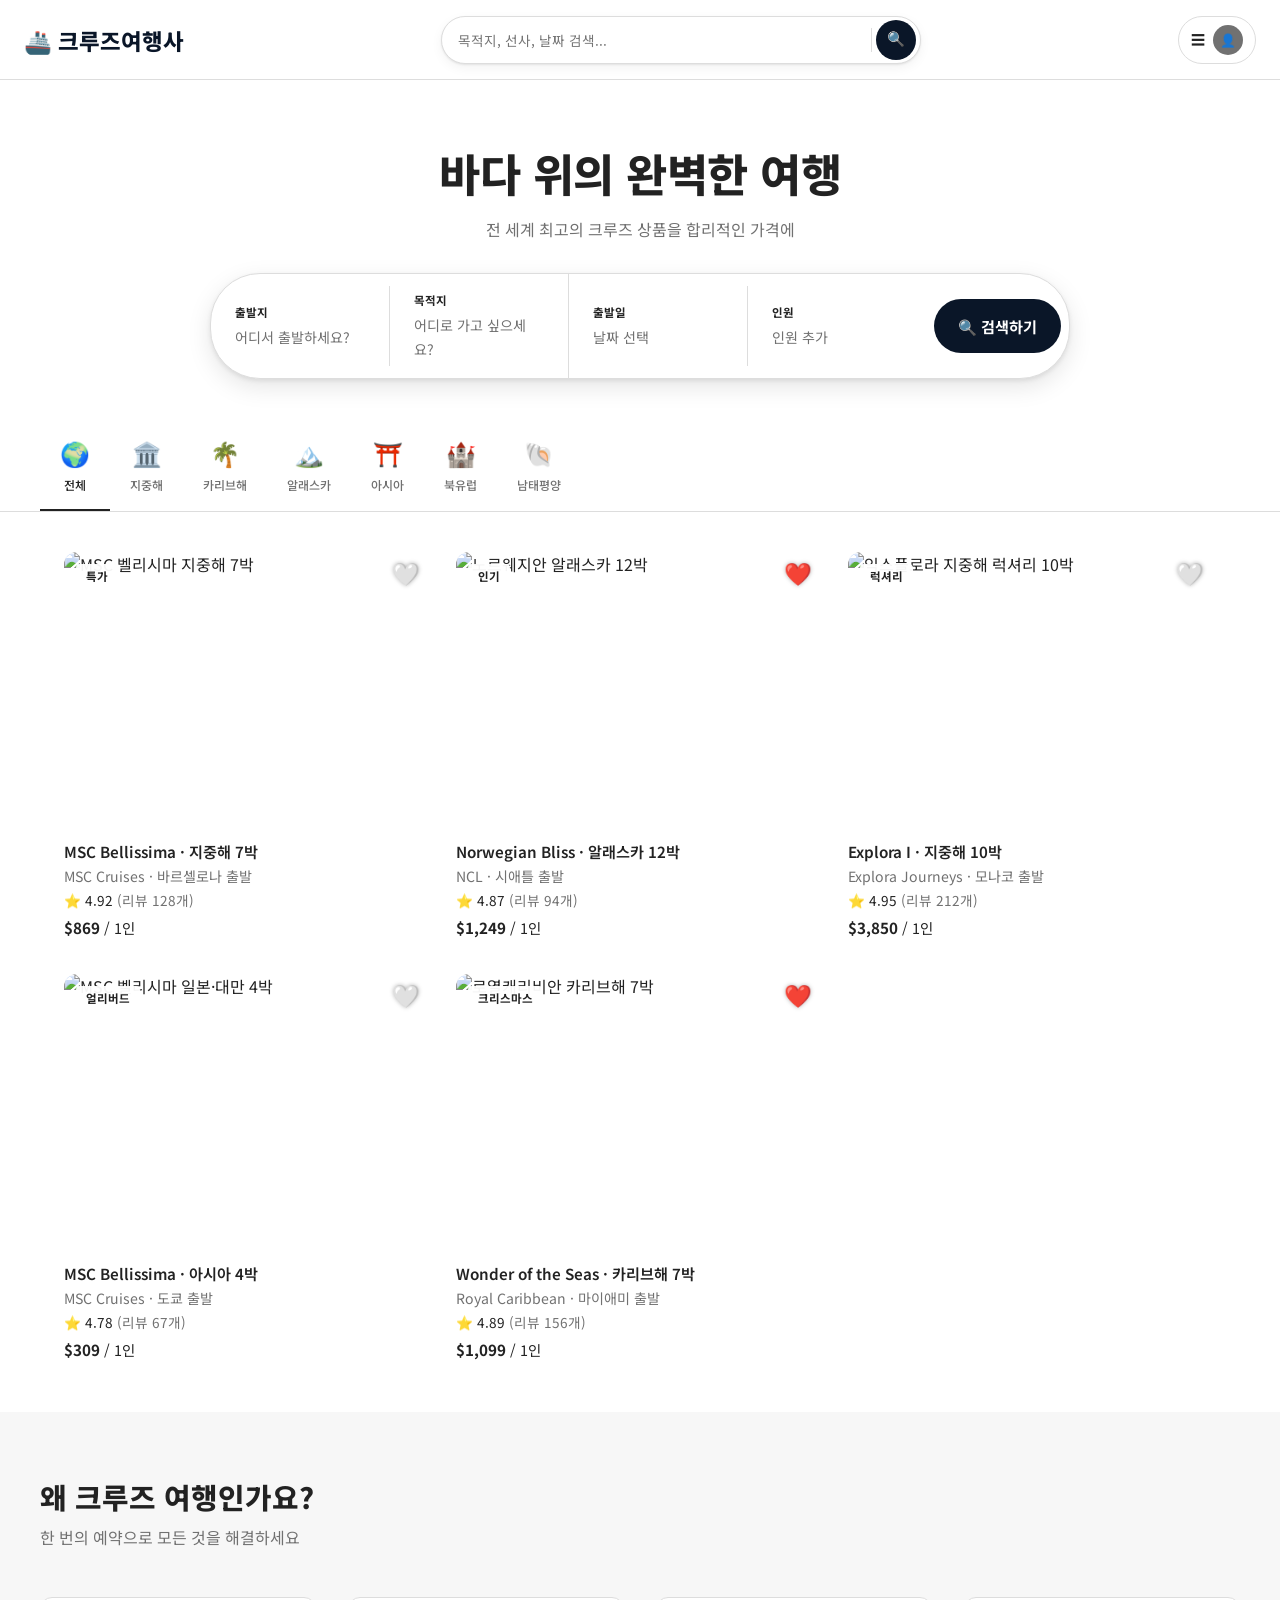
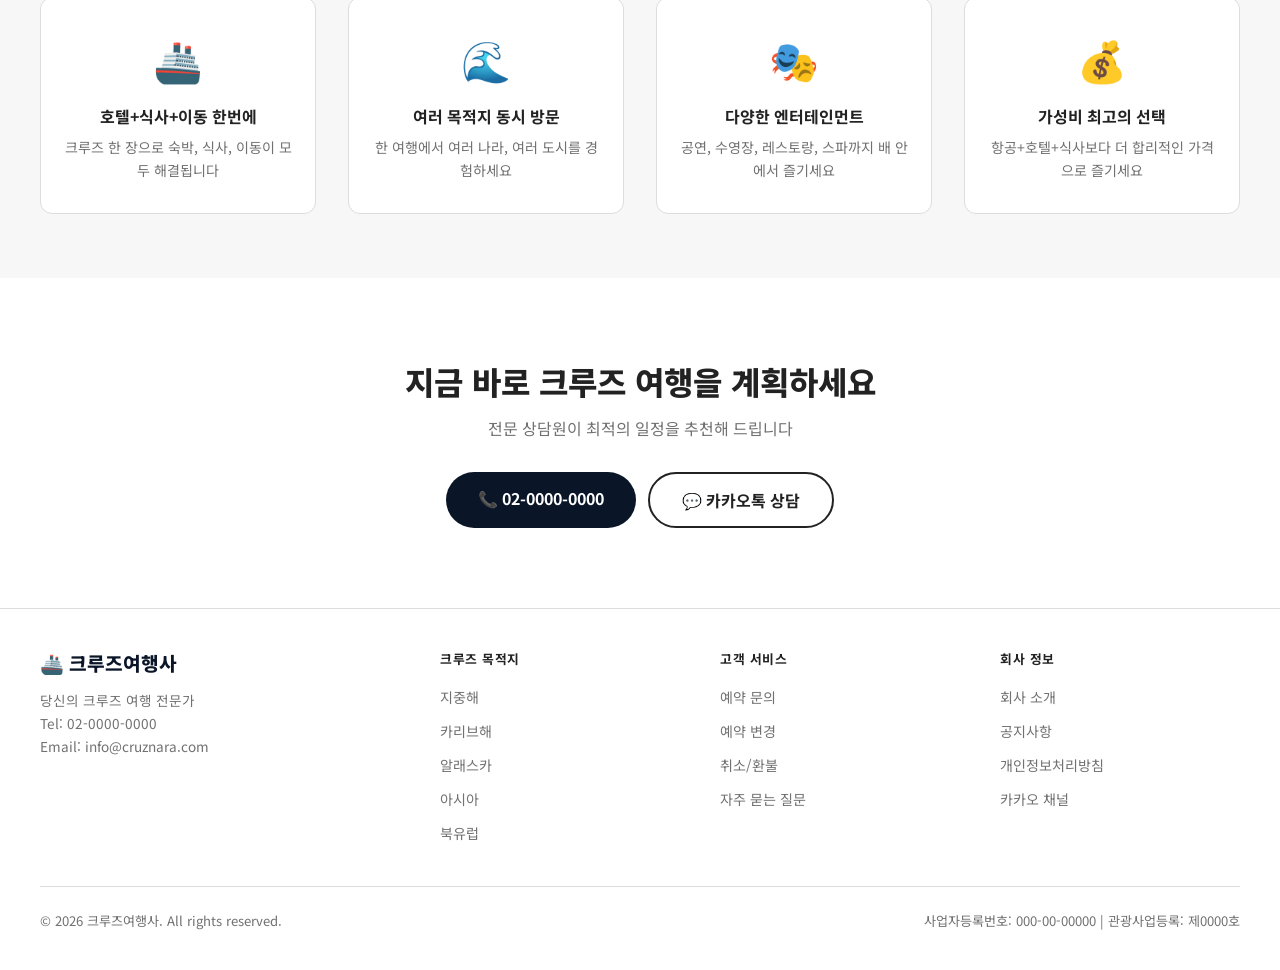
==== themes/airbnb/index.html @ f65e7623 "feat: 4개 신규 테마 추가 (airbnb/apple/editorial/neon) + 크루즈나라 텍스트 제거" ====
<!DOCTYPE html>
<html lang="ko">
<head>
  <meta charset="UTF-8">
  <meta name="viewport" content="width=device-width, initial-scale=1.0">
  <title>크루즈여행사 — Airbnb Style</title>
  <link rel="stylesheet" href="style.css">
</head>
<body>

<!-- HEADER -->
<header class="site-header">
  <a href="#" class="header-logo" id="header-logo">🚢 크루즈여행사</a>

  <div class="header-search">
    <input type="text" placeholder="목적지, 선사, 날짜 검색...">
    <div class="search-divider"></div>
    <button class="btn-search">🔍</button>
  </div>

  <div class="header-right">
    <div class="btn-menu">
      <span>☰</span>
      <div class="avatar">👤</div>
    </div>
  </div>
</header>

<!-- HERO -->
<section class="hero">
  <h1>바다 위의 완벽한 여행</h1>
  <p>전 세계 최고의 크루즈 상품을 합리적인 가격에</p>

  <div class="hero-search-box">
    <div class="search-field">
      <label>출발지</label>
      <span>어디서 출발하세요?</span>
    </div>
    <div class="search-field">
      <label>목적지</label>
      <span>어디로 가고 싶으세요?</span>
    </div>
    <div class="search-field">
      <label>출발일</label>
      <span>날짜 선택</span>
    </div>
    <div class="search-field">
      <label>인원</label>
      <span>인원 추가</span>
    </div>
    <button class="btn-hero-search">🔍 검색하기</button>
  </div>
</section>

<!-- CATEGORY FILTER -->
<div class="category-filter">
  <div class="filter-inner" id="filter-inner">
    <a href="#" class="filter-item active" data-dest="전체">
      <span class="fi-icon">🌍</span>전체
    </a>
    <a href="#" class="filter-item" data-dest="지중해">
      <span class="fi-icon">🏛️</span>지중해
    </a>
    <a href="#" class="filter-item" data-dest="카리브해">
      <span class="fi-icon">🌴</span>카리브해
    </a>
    <a href="#" class="filter-item" data-dest="알래스카">
      <span class="fi-icon">🏔️</span>알래스카
    </a>
    <a href="#" class="filter-item" data-dest="아시아">
      <span class="fi-icon">⛩️</span>아시아
    </a>
    <a href="#" class="filter-item" data-dest="북유럽">
      <span class="fi-icon">🏰</span>북유럽
    </a>
    <a href="#" class="filter-item" data-dest="남태평양">
      <span class="fi-icon">🐚</span>남태평양
    </a>
  </div>
</div>

<!-- PRODUCT GRID -->
<section class="section-products">
  <div class="cards-grid" id="cards-grid">
    <!-- JS로 렌더링 -->
  </div>
</section>

<!-- WHY CRUISE -->
<section class="why-section">
  <div class="why-inner">
    <h2>왜 크루즈 여행인가요?</h2>
    <p class="subtitle">한 번의 예약으로 모든 것을 해결하세요</p>
    <div class="why-grid">
      <div class="why-item">
        <div class="why-icon">🚢</div>
        <h3>호텔+식사+이동 한번에</h3>
        <p>크루즈 한 장으로 숙박, 식사, 이동이 모두 해결됩니다</p>
      </div>
      <div class="why-item">
        <div class="why-icon">🌊</div>
        <h3>여러 목적지 동시 방문</h3>
        <p>한 여행에서 여러 나라, 여러 도시를 경험하세요</p>
      </div>
      <div class="why-item">
        <div class="why-icon">🎭</div>
        <h3>다양한 엔터테인먼트</h3>
        <p>공연, 수영장, 레스토랑, 스파까지 배 안에서 즐기세요</p>
      </div>
      <div class="why-item">
        <div class="why-icon">💰</div>
        <h3>가성비 최고의 선택</h3>
        <p>항공+호텔+식사보다 더 합리적인 가격으로 즐기세요</p>
      </div>
    </div>
  </div>
</section>

<!-- CTA -->
<section class="cta-section">
  <h2>지금 바로 크루즈 여행을 계획하세요</h2>
  <p>전문 상담원이 최적의 일정을 추천해 드립니다</p>
  <div class="cta-buttons">
    <a href="#" class="btn-primary-ab" id="cta-phone">📞 전화 상담</a>
    <a href="#" class="btn-outline-ab" id="cta-kakao">💬 카카오톡 상담</a>
  </div>
</section>

<!-- FOOTER -->
<footer class="site-footer">
  <div class="footer-inner">
    <div class="footer-brand">
      <div class="logo" id="footer-logo">🚢 크루즈여행사</div>
      <p id="footer-info">당신의 크루즈 여행 전문가<br>크루즈 상품 전문 여행사</p>
    </div>
    <div class="footer-col">
      <h4>크루즈 목적지</h4>
      <ul>
        <li><a href="#">지중해</a></li>
        <li><a href="#">카리브해</a></li>
        <li><a href="#">알래스카</a></li>
        <li><a href="#">아시아</a></li>
        <li><a href="#">북유럽</a></li>
      </ul>
    </div>
    <div class="footer-col">
      <h4>고객 서비스</h4>
      <ul>
        <li><a href="#">예약 문의</a></li>
        <li><a href="#">예약 변경</a></li>
        <li><a href="#">취소/환불</a></li>
        <li><a href="#">자주 묻는 질문</a></li>
      </ul>
    </div>
    <div class="footer-col">
      <h4>회사 정보</h4>
      <ul>
        <li><a href="#">회사 소개</a></li>
        <li><a href="#">공지사항</a></li>
        <li><a href="#">개인정보처리방침</a></li>
        <li><a href="#" id="footer-kakao-link">카카오 채널</a></li>
      </ul>
    </div>
  </div>
  <div class="footer-bottom">
    <span id="footer-copyright">© 2026 크루즈여행사. All rights reserved.</span>
    <span>사업자등록번호: 000-00-00000 | 관광사업등록: 제0000호</span>
  </div>
</footer>

<!-- Scripts -->
<script src="../../agency-config.js"></script>
<script src="../../shared/cruise-data.js"></script>
<script>
  const A = window.AGENCY || {};
  const CRUISES = window.CRUISE_DATA || [];

  // Apply agency config
  function init() {
    const name = A.name || '크루즈여행사';
    document.title = name + ' — Airbnb Style';
    document.getElementById('header-logo').textContent = '🚢 ' + name;
    document.getElementById('footer-logo').textContent = '🚢 ' + name;
    document.getElementById('footer-copyright').textContent = '© ' + new Date().getFullYear() + ' ' + name + '. All rights reserved.';
    document.getElementById('footer-info').innerHTML = (A.tagline || '당신의 크루즈 여행 전문가') + '<br>Tel: ' + (A.phone || '') + '<br>Email: ' + (A.email || '');
    document.getElementById('cta-phone').href = 'tel:' + (A.phone || '');
    document.getElementById('cta-phone').textContent = '📞 ' + (A.phone || '전화 상담');
    document.getElementById('cta-kakao').href = A.kakao || '#';
    document.getElementById('footer-kakao-link').href = A.kakao || '#';

    // CSS vars
    if (A.primaryColor) document.documentElement.style.setProperty('--primary', A.primaryColor);
  }

  // Ratings mock data
  const ratings = [4.92, 4.87, 4.95, 4.78, 4.89];
  const reviews = [128, 94, 212, 67, 156];
  const wishlisted = [false, true, false, false, true];

  // Render cards
  function renderCards(filter = '전체') {
    const grid = document.getElementById('cards-grid');
    let items = CRUISES;
    if (filter !== '전체') {
      items = CRUISES.filter(c => c.destination === filter);
    }
    if (items.length === 0) {
      grid.innerHTML = '<p style="color:#717171;grid-column:1/-1;text-align:center;padding:40px 0;">해당 목적지 상품이 없습니다.</p>';
      return;
    }

    grid.innerHTML = items.map((c, i) => `
      <div class="cruise-card">
        <div class="card-image">
          <img src="${c.image}" alt="${c.title}" loading="lazy">
          <span class="card-badge-ab">${c.badge}</span>
          <button class="wishlist-btn" onclick="toggleWish(this)">${wishlisted[i] ? '❤️' : '🤍'}</button>
        </div>
        <div class="card-body">
          <div class="card-title-ab">${c.ship} · ${c.destination} ${c.nights}박</div>
          <div class="card-sub">${c.operator} · ${c.port} 출발</div>
          <div class="card-rating">
            <span class="star">⭐</span>
            <span>${ratings[i % ratings.length]}</span>
            <span class="count">(리뷰 ${reviews[i % reviews.length]}개)</span>
          </div>
          <div class="card-price-ab"><strong>$${c.price.toLocaleString()}</strong> / 1인</div>
        </div>
      </div>
    `).join('');
  }

  function toggleWish(btn) {
    btn.textContent = btn.textContent === '🤍' ? '❤️' : '🤍';
  }

  // Filter tabs
  document.getElementById('filter-inner').addEventListener('click', function(e) {
    const item = e.target.closest('.filter-item');
    if (!item) return;
    e.preventDefault();
    document.querySelectorAll('.filter-item').forEach(el => el.classList.remove('active'));
    item.classList.add('active');
    renderCards(item.dataset.dest);
  });

  init();
  renderCards();
</script>
</body>
</html>
---- themes/airbnb/style.css ----
/* ============================================================
   theme-airbnb — Airbnb Style Cruise Theme
   Color: #FF385C (Airbnb Pink-Red), #FFFFFF Background
   ============================================================ */

@import url('https://fonts.googleapis.com/css2?family=Noto+Sans+KR:wght@300;400;500;600;700;800&display=swap');

*, *::before, *::after { box-sizing: border-box; margin: 0; padding: 0; }

:root {
  --primary: #FF385C;
  --primary-hover: #E31C5F;
  --text-dark: #222222;
  --text-mid: #484848;
  --text-light: #717171;
  --border: #DDDDDD;
  --bg: #FFFFFF;
  --bg-gray: #F7F7F7;
  --shadow-card: 0 6px 16px rgba(0,0,0,0.12);
  --radius-card: 12px;
  --radius-pill: 50px;
}

body {
  font-family: 'Noto Sans KR', -apple-system, BlinkMacSystemFont, sans-serif;
  background: var(--bg);
  color: var(--text-dark);
  min-height: 100vh;
}

/* ── HEADER ─────────────────────────────────────────────── */
.site-header {
  position: fixed;
  top: 0; left: 0; right: 0;
  z-index: 100;
  background: #fff;
  border-bottom: 1px solid var(--border);
  padding: 0 24px;
  height: 80px;
  display: flex;
  align-items: center;
  justify-content: space-between;
  gap: 16px;
}

.header-logo {
  font-size: 1.4rem;
  font-weight: 800;
  color: var(--primary);
  text-decoration: none;
  white-space: nowrap;
  flex-shrink: 0;
}

.header-search {
  flex: 1;
  max-width: 480px;
  display: flex;
  align-items: center;
  border: 1px solid var(--border);
  border-radius: var(--radius-pill);
  background: #fff;
  box-shadow: 0 1px 2px rgba(0,0,0,0.08), 0 4px 12px rgba(0,0,0,0.05);
  overflow: hidden;
  height: 48px;
}

.header-search input {
  flex: 1;
  border: none;
  outline: none;
  padding: 0 16px;
  font-size: 0.85rem;
  font-family: inherit;
  color: var(--text-dark);
  background: transparent;
}

.header-search .search-divider {
  width: 1px;
  height: 24px;
  background: var(--border);
  flex-shrink: 0;
}

.header-search .btn-search {
  width: 40px;
  height: 40px;
  margin: 4px;
  background: var(--primary);
  color: white;
  border: none;
  border-radius: 50%;
  cursor: pointer;
  display: flex;
  align-items: center;
  justify-content: center;
  font-size: 0.9rem;
  flex-shrink: 0;
  transition: background 0.2s;
}

.header-search .btn-search:hover { background: var(--primary-hover); }

.header-right {
  display: flex;
  align-items: center;
  gap: 8px;
  flex-shrink: 0;
}

.btn-menu {
  display: flex;
  align-items: center;
  gap: 8px;
  border: 1px solid var(--border);
  border-radius: var(--radius-pill);
  padding: 8px 12px;
  background: #fff;
  cursor: pointer;
  font-family: inherit;
  font-size: 0.88rem;
  font-weight: 500;
  color: var(--text-dark);
  transition: box-shadow 0.2s;
}
.btn-menu:hover { box-shadow: 0 2px 8px rgba(0,0,0,0.18); }
.avatar {
  width: 30px; height: 30px;
  border-radius: 50%;
  background: #717171;
  color: white;
  display: flex; align-items: center; justify-content: center;
  font-size: 0.8rem;
}

/* ── HERO (Search Focus) ───────────────────────────────── */
.hero {
  margin-top: 80px;
  padding: 60px 24px 40px;
  text-align: center;
  background: #fff;
}

.hero h1 {
  font-size: clamp(2rem, 4vw, 2.8rem);
  font-weight: 800;
  color: var(--text-dark);
  margin-bottom: 12px;
  letter-spacing: -0.5px;
}

.hero p {
  font-size: 1rem;
  color: var(--text-light);
  margin-bottom: 32px;
}

.hero-search-box {
  display: flex;
  align-items: center;
  border: 1px solid var(--border);
  border-radius: var(--radius-pill);
  background: #fff;
  box-shadow: 0 2px 4px rgba(0,0,0,0.08), 0 8px 24px rgba(0,0,0,0.1);
  max-width: 860px;
  margin: 0 auto;
  overflow: visible;
  position: relative;
}

.search-field {
  flex: 1;
  padding: 18px 24px;
  cursor: pointer;
  border-right: 1px solid var(--border);
  text-align: left;
}
.search-field:last-of-type { border-right: none; }
.search-field label {
  display: block;
  font-size: 0.72rem;
  font-weight: 700;
  color: var(--text-dark);
  margin-bottom: 4px;
  cursor: pointer;
}
.search-field span {
  font-size: 0.88rem;
  color: var(--text-light);
}

.btn-hero-search {
  margin: 8px;
  padding: 16px 24px;
  background: var(--primary);
  color: white;
  border: none;
  border-radius: var(--radius-pill);
  font-size: 0.95rem;
  font-weight: 700;
  cursor: pointer;
  display: flex;
  align-items: center;
  gap: 8px;
  white-space: nowrap;
  transition: background 0.2s, transform 0.1s;
  font-family: inherit;
}
.btn-hero-search:hover { background: var(--primary-hover); transform: scale(1.02); }

/* ── CATEGORY FILTER ───────────────────────────────────── */
.category-filter {
  border-bottom: 1px solid var(--border);
  padding: 0 24px;
  overflow-x: auto;
  scrollbar-width: none;
}
.category-filter::-webkit-scrollbar { display: none; }

.filter-inner {
  display: flex;
  gap: 0;
  max-width: 1200px;
  margin: 0 auto;
}

.filter-item {
  display: flex;
  flex-direction: column;
  align-items: center;
  gap: 6px;
  padding: 16px 20px;
  cursor: pointer;
  border-bottom: 2px solid transparent;
  color: var(--text-light);
  font-size: 0.75rem;
  white-space: nowrap;
  transition: all 0.2s;
  text-decoration: none;
  font-weight: 500;
}
.filter-item .fi-icon { font-size: 1.5rem; }
.filter-item:hover { color: var(--text-dark); border-bottom-color: var(--text-dark); }
.filter-item.active { color: var(--text-dark); border-bottom-color: var(--text-dark); }

/* ── PRODUCT GRID ──────────────────────────────────────── */
.section-products {
  padding: 40px 24px;
  max-width: 1200px;
  margin: 0 auto;
}

.cards-grid {
  display: grid;
  grid-template-columns: repeat(auto-fill, minmax(280px, 1fr));
  gap: 24px;
}

/* Airbnb-style card */
.cruise-card {
  cursor: pointer;
  border-radius: var(--radius-card);
  overflow: hidden;
  transition: transform 0.2s;
  background: #fff;
}
.cruise-card:hover { transform: scale(1.01); }

.card-image {
  position: relative;
  aspect-ratio: 4/3;
  overflow: hidden;
  border-radius: var(--radius-card);
}
.card-image img {
  width: 100%; height: 100%;
  object-fit: cover;
  transition: transform 0.4s ease;
}
.cruise-card:hover .card-image img { transform: scale(1.05); }

.wishlist-btn {
  position: absolute;
  top: 12px; right: 12px;
  background: transparent;
  border: none;
  cursor: pointer;
  font-size: 1.4rem;
  line-height: 1;
  filter: drop-shadow(0 0 2px rgba(0,0,0,0.3));
  transition: transform 0.2s;
}
.wishlist-btn:hover { transform: scale(1.15); }

.card-badge-ab {
  position: absolute;
  top: 12px; left: 12px;
  background: rgba(255,255,255,0.95);
  color: var(--text-dark);
  font-size: 0.72rem;
  font-weight: 700;
  padding: 4px 10px;
  border-radius: 4px;
}

.card-body {
  padding: 12px 0;
}

.card-title-ab {
  font-size: 0.95rem;
  font-weight: 600;
  color: var(--text-dark);
  margin-bottom: 4px;
}

.card-sub {
  font-size: 0.88rem;
  color: var(--text-light);
  margin-bottom: 4px;
}

.card-rating {
  display: flex;
  align-items: center;
  gap: 4px;
  font-size: 0.85rem;
  color: var(--text-dark);
  margin-bottom: 6px;
}
.card-rating .star { color: var(--text-dark); }
.card-rating .count { color: var(--text-light); }

.card-price-ab {
  font-size: 0.9rem;
  color: var(--text-dark);
}
.card-price-ab strong {
  font-weight: 700;
  font-size: 0.95rem;
}

/* ── WHY CRUISE ────────────────────────────────────────── */
.why-section {
  background: var(--bg-gray);
  padding: 64px 24px;
}

.why-inner {
  max-width: 1200px;
  margin: 0 auto;
}

.why-section h2 {
  font-size: 1.8rem;
  font-weight: 800;
  margin-bottom: 8px;
}
.why-section .subtitle {
  color: var(--text-light);
  margin-bottom: 48px;
  font-size: 1rem;
}

.why-grid {
  display: grid;
  grid-template-columns: repeat(auto-fit, minmax(220px, 1fr));
  gap: 32px;
}

.why-item {
  text-align: center;
  padding: 32px 20px;
  background: #fff;
  border-radius: var(--radius-card);
  border: 1px solid var(--border);
}

.why-icon {
  font-size: 2.5rem;
  margin-bottom: 16px;
}

.why-item h3 {
  font-size: 1rem;
  font-weight: 700;
  margin-bottom: 8px;
}

.why-item p {
  font-size: 0.88rem;
  color: var(--text-light);
  line-height: 1.6;
}

/* ── CTA ────────────────────────────────────────────────── */
.cta-section {
  padding: 80px 24px;
  text-align: center;
}

.cta-section h2 {
  font-size: 2rem;
  font-weight: 800;
  margin-bottom: 12px;
}

.cta-section p {
  color: var(--text-light);
  margin-bottom: 32px;
  font-size: 1rem;
}

.cta-buttons {
  display: flex;
  gap: 12px;
  justify-content: center;
  flex-wrap: wrap;
}

.btn-primary-ab {
  padding: 14px 32px;
  background: var(--primary);
  color: white;
  border: none;
  border-radius: var(--radius-pill);
  font-size: 1rem;
  font-weight: 700;
  cursor: pointer;
  font-family: inherit;
  transition: background 0.2s;
  text-decoration: none;
  display: inline-block;
}
.btn-primary-ab:hover { background: var(--primary-hover); }

.btn-outline-ab {
  padding: 14px 32px;
  background: transparent;
  color: var(--text-dark);
  border: 2px solid var(--text-dark);
  border-radius: var(--radius-pill);
  font-size: 1rem;
  font-weight: 700;
  cursor: pointer;
  font-family: inherit;
  transition: all 0.2s;
  text-decoration: none;
  display: inline-block;
}
.btn-outline-ab:hover { background: var(--text-dark); color: white; }

/* ── FOOTER ────────────────────────────────────────────── */
.site-footer {
  border-top: 1px solid var(--border);
  padding: 40px 24px;
  background: #fff;
}

.footer-inner {
  max-width: 1200px;
  margin: 0 auto;
  display: grid;
  grid-template-columns: 1.5fr repeat(3, 1fr);
  gap: 40px;
}

.footer-brand .logo {
  font-size: 1.2rem;
  font-weight: 800;
  color: var(--primary);
  margin-bottom: 12px;
}

.footer-brand p {
  font-size: 0.85rem;
  color: var(--text-light);
  line-height: 1.7;
}

.footer-col h4 {
  font-size: 0.8rem;
  font-weight: 700;
  text-transform: uppercase;
  letter-spacing: 0.5px;
  margin-bottom: 16px;
  color: var(--text-dark);
}

.footer-col ul { list-style: none; }
.footer-col ul li { margin-bottom: 10px; }
.footer-col ul li a {
  font-size: 0.88rem;
  color: var(--text-light);
  text-decoration: none;
  transition: color 0.2s;
}
.footer-col ul li a:hover { color: var(--text-dark); }

.footer-bottom {
  max-width: 1200px;
  margin: 32px auto 0;
  padding-top: 24px;
  border-top: 1px solid var(--border);
  display: flex;
  justify-content: space-between;
  align-items: center;
  flex-wrap: wrap;
  gap: 12px;
  font-size: 0.82rem;
  color: var(--text-light);
}

/* ── RESPONSIVE ────────────────────────────────────────── */
@media (max-width: 768px) {
  .hero-search-box {
    flex-direction: column;
    border-radius: 16px;
    padding: 0;
  }
  .search-field { border-right: none; border-bottom: 1px solid var(--border); width: 100%; }
  .search-field:last-of-type { border-bottom: none; }
  .btn-hero-search { margin: 12px; align-self: stretch; justify-content: center; border-radius: 12px; }

  .header-search { display: none; }

  .footer-inner { grid-template-columns: 1fr 1fr; }

  .cards-grid { grid-template-columns: repeat(auto-fill, minmax(240px, 1fr)); }
}

@media (max-width: 480px) {
  .footer-inner { grid-template-columns: 1fr; }
  .site-header { padding: 0 16px; }
}
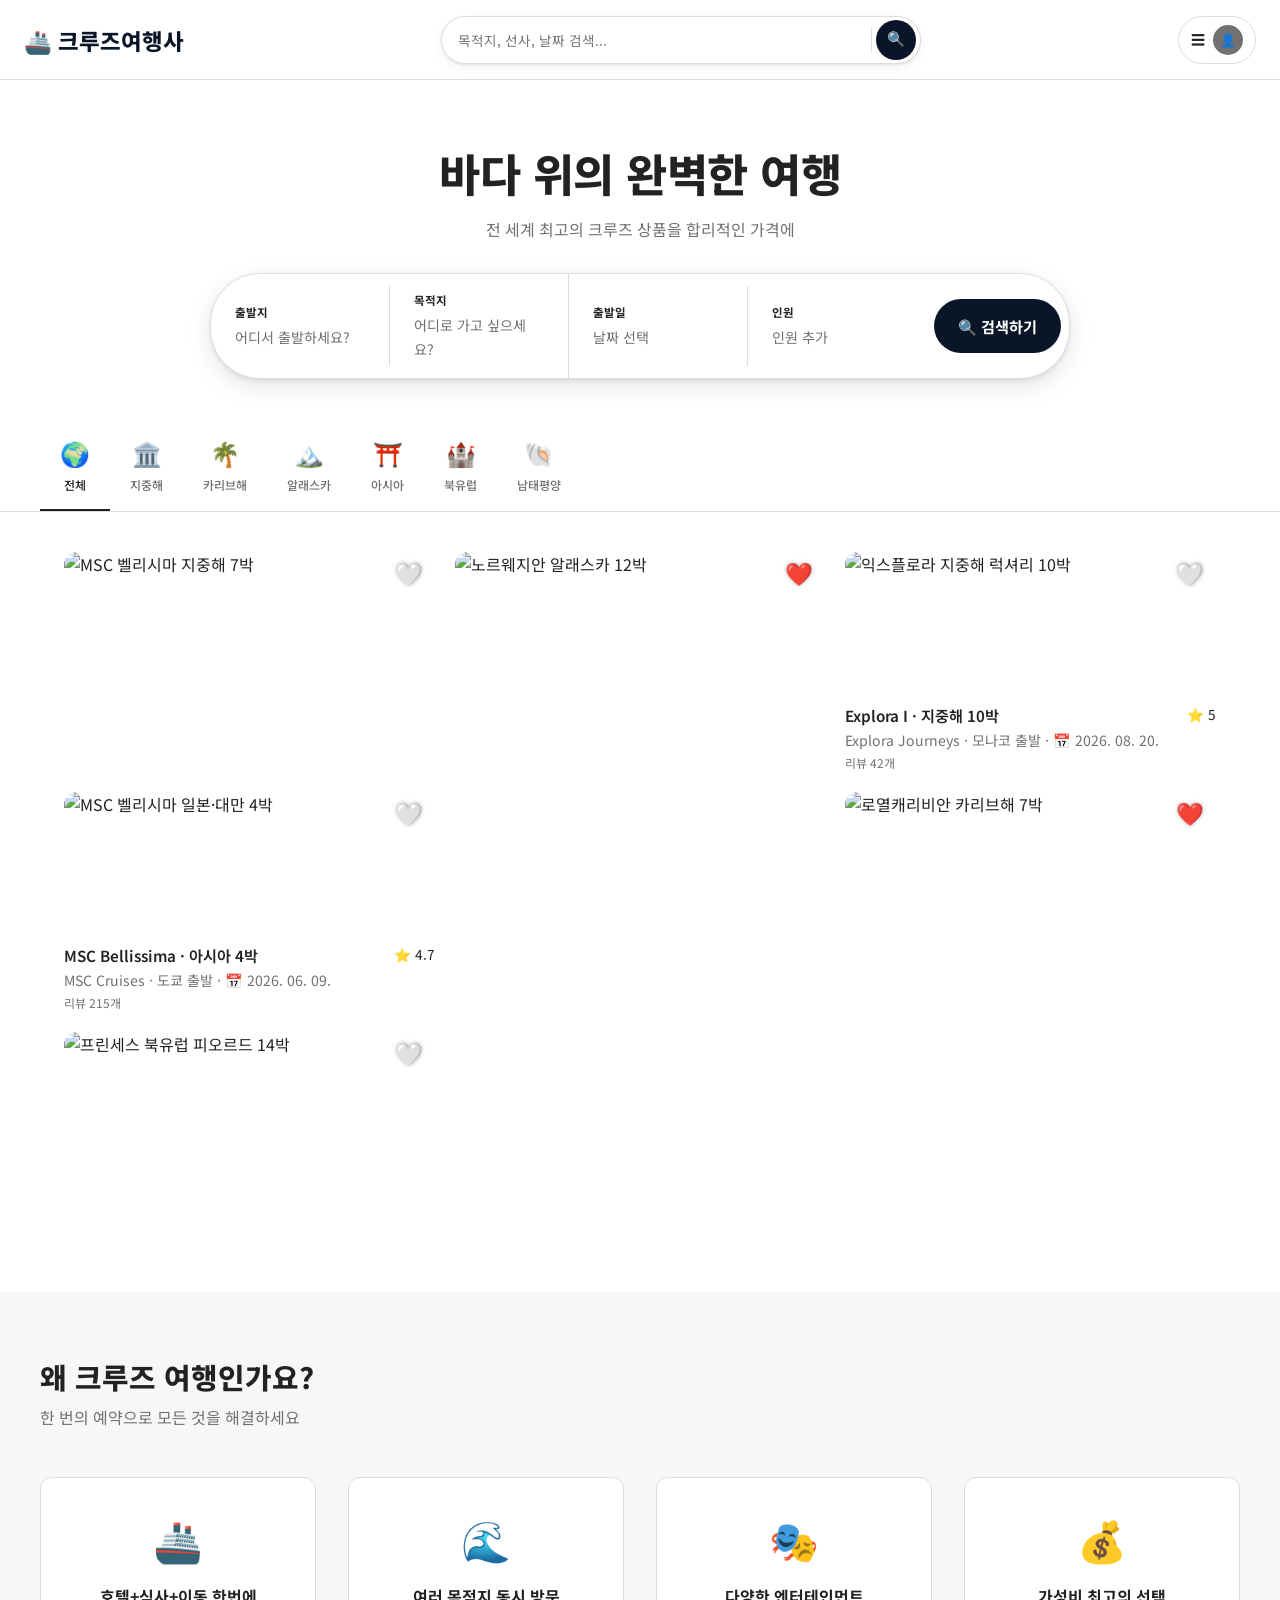
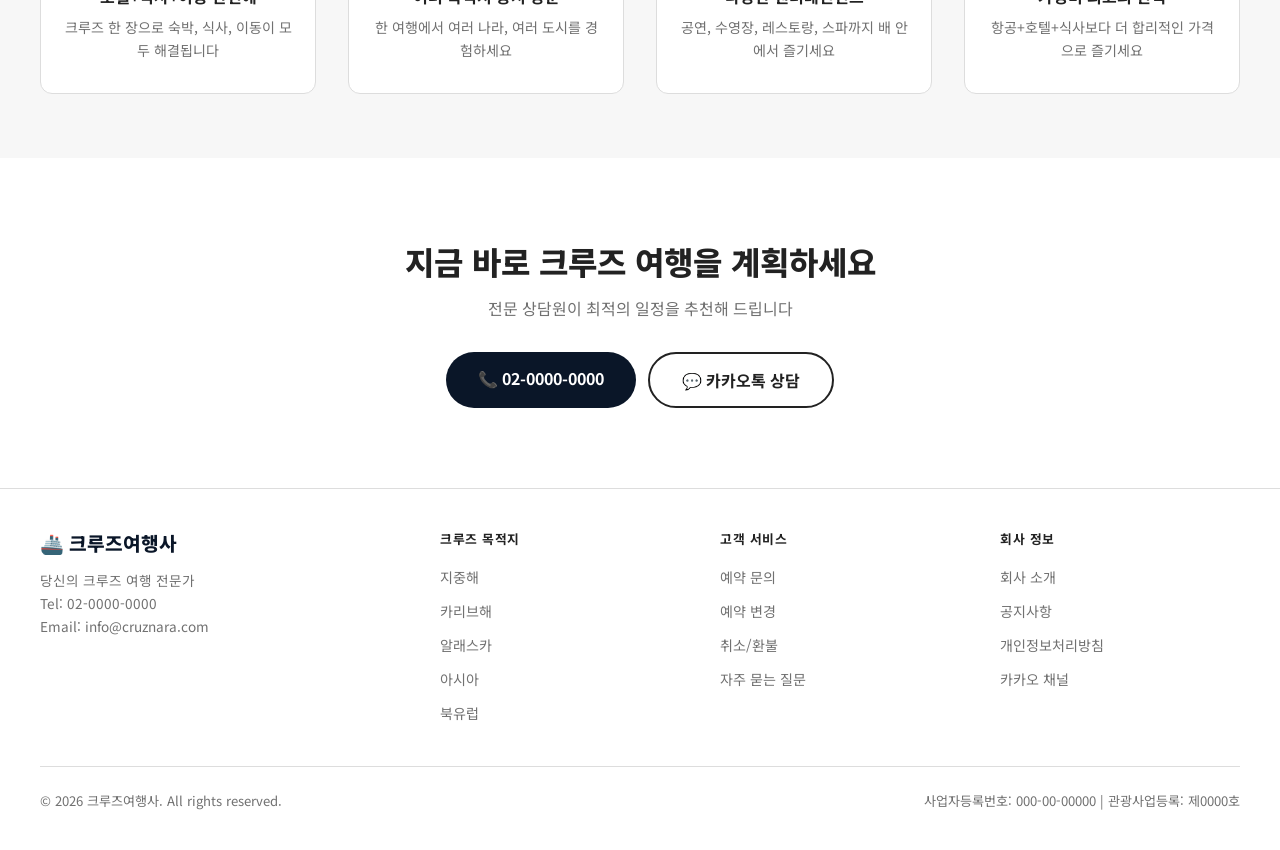
==== commit ae215a1c: "feat: 8개 테마 카드 레이아웃 믹스 전면 개선 - shared/cruise-data.js: 5→6개 상품, rating/reviews 필드 추가 - Pattern A (cla" ====
--- a/themes/airbnb/index.html
+++ b/themes/airbnb/index.html
@@ -192,12 +192,13 @@
     if (A.primaryColor) document.documentElement.style.setProperty('--primary', A.primaryColor);
   }
 
-  // Ratings mock data
-  const ratings = [4.92, 4.87, 4.95, 4.78, 4.89];
-  const reviews = [128, 94, 212, 67, 156];
-  const wishlisted = [false, true, false, false, true];
-
-  // Render cards
+  // Ratings mock data (now from data if available)
+  const wishlisted = [false, true, false, false, true, false];
+  // B-pattern size assignment: lg=index1, sm=index2, md=rest
+  const bSizes = ['card-b-md','card-b-lg','card-b-sm','card-b-sm','card-b-md','card-b-md'];
+
+  function fmtD(d){return new Date(d).toLocaleDateString('ko-KR',{year:'numeric',month:'2-digit',day:'2-digit'})}
+
   function renderCards(filter = '전체') {
     const grid = document.getElementById('cards-grid');
     let items = CRUISES;
@@ -209,25 +210,27 @@
       return;
     }
 
-    grid.innerHTML = items.map((c, i) => `
-      <div class="cruise-card">
+    grid.innerHTML = items.map((c, i) => {
+      const dep = fmtD(c.departure);
+      const sz = bSizes[i] || 'card-b-md';
+      const rating = c.rating || 4.8;
+      const revCnt = c.reviews || 100;
+      return `<div class="cruise-card ${sz}" onclick="location.href='${A.kakao||'#'}'">
         <div class="card-image">
           <img src="${c.image}" alt="${c.title}" loading="lazy">
-          <span class="card-badge-ab">${c.badge}</span>
-          <button class="wishlist-btn" onclick="toggleWish(this)">${wishlisted[i] ? '❤️' : '🤍'}</button>
+          <button class="wishlist-btn" onclick="event.stopPropagation();toggleWish(this)">${wishlisted[i] ? '❤️' : '🤍'}</button>
         </div>
         <div class="card-body">
-          <div class="card-title-ab">${c.ship} · ${c.destination} ${c.nights}박</div>
-          <div class="card-sub">${c.operator} · ${c.port} 출발</div>
-          <div class="card-rating">
-            <span class="star">⭐</span>
-            <span>${ratings[i % ratings.length]}</span>
-            <span class="count">(리뷰 ${reviews[i % reviews.length]}개)</span>
+          <div class="card-top-row" style="display:flex;justify-content:space-between;align-items:flex-start">
+            <div class="card-title-ab">${c.ship} · ${c.destination} ${c.nights}박</div>
+            <div class="card-rating" style="flex-shrink:0"><span class="star">⭐</span> ${rating}</div>
           </div>
-          <div class="card-price-ab"><strong>$${c.price.toLocaleString()}</strong> / 1인</div>
+          <div class="card-sub">${c.operator} · ${c.port} 출발 · 📅 ${dep}</div>
+          <div style="font-size:12px;color:#717171;margin:4px 0 0">리뷰 ${revCnt}개</div>
+          <div class="card-price-ab" style="margin-top:8px"><strong>$${c.price.toLocaleString()}</strong> / 1인 <span style="font-size:11px;color:#717171;">부터</span></div>
         </div>
-      </div>
-    `).join('');
+      </div>`;
+    }).join('');
   }
 
   function toggleWish(btn) {
--- a/themes/airbnb/style.css
+++ b/themes/airbnb/style.css
@@ -251,11 +251,18 @@
   margin: 0 auto;
 }
 
+/* === PATTERN B: Masonry Mix === */
 .cards-grid {
   display: grid;
-  grid-template-columns: repeat(auto-fill, minmax(280px, 1fr));
-  gap: 24px;
-}
+  grid-template-columns: repeat(3, 1fr);
+  grid-auto-rows: 220px;
+  gap: 20px;
+}
+.card-b-lg { grid-row: span 2; }
+.card-b-lg .card-image { border-radius: var(--radius-card); height: 100%; aspect-ratio: unset; }
+.card-b-lg .card-image img { height: 100%; }
+.card-b-sm .card-image { aspect-ratio: unset; height: 140px; }
+
 
 /* Airbnb-style card */
 .cruise-card {
@@ -534,3 +541,5 @@
   .footer-inner { grid-template-columns: 1fr; }
   .site-header { padding: 0 16px; }
 }
+@media(max-width:768px){.cards-grid{grid-template-columns:repeat(2,1fr);grid-auto-rows:240px}.card-b-lg{grid-row:span 1}}
+@media(max-width:480px){.cards-grid{grid-template-columns:1fr;grid-auto-rows:auto}.card-b-lg .card-image,.card-b-sm .card-image{height:220px;aspect-ratio:unset}}
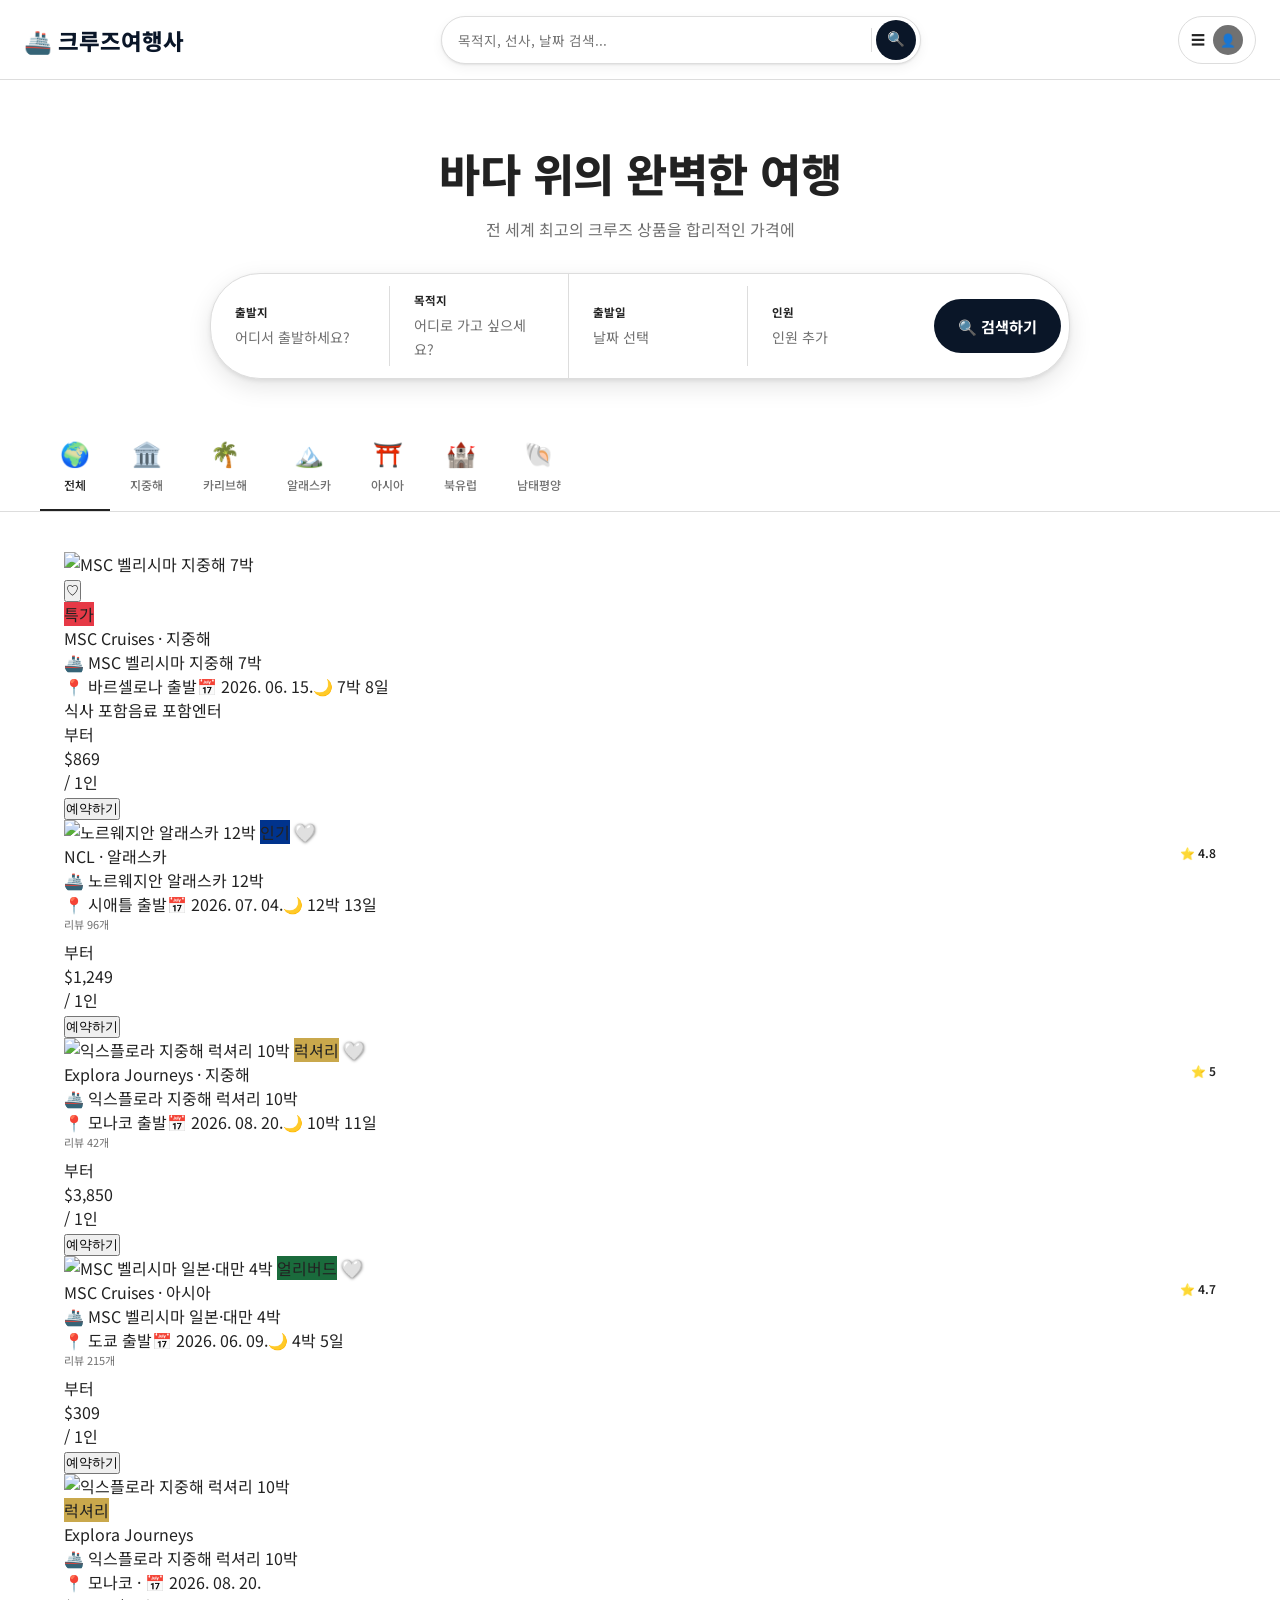
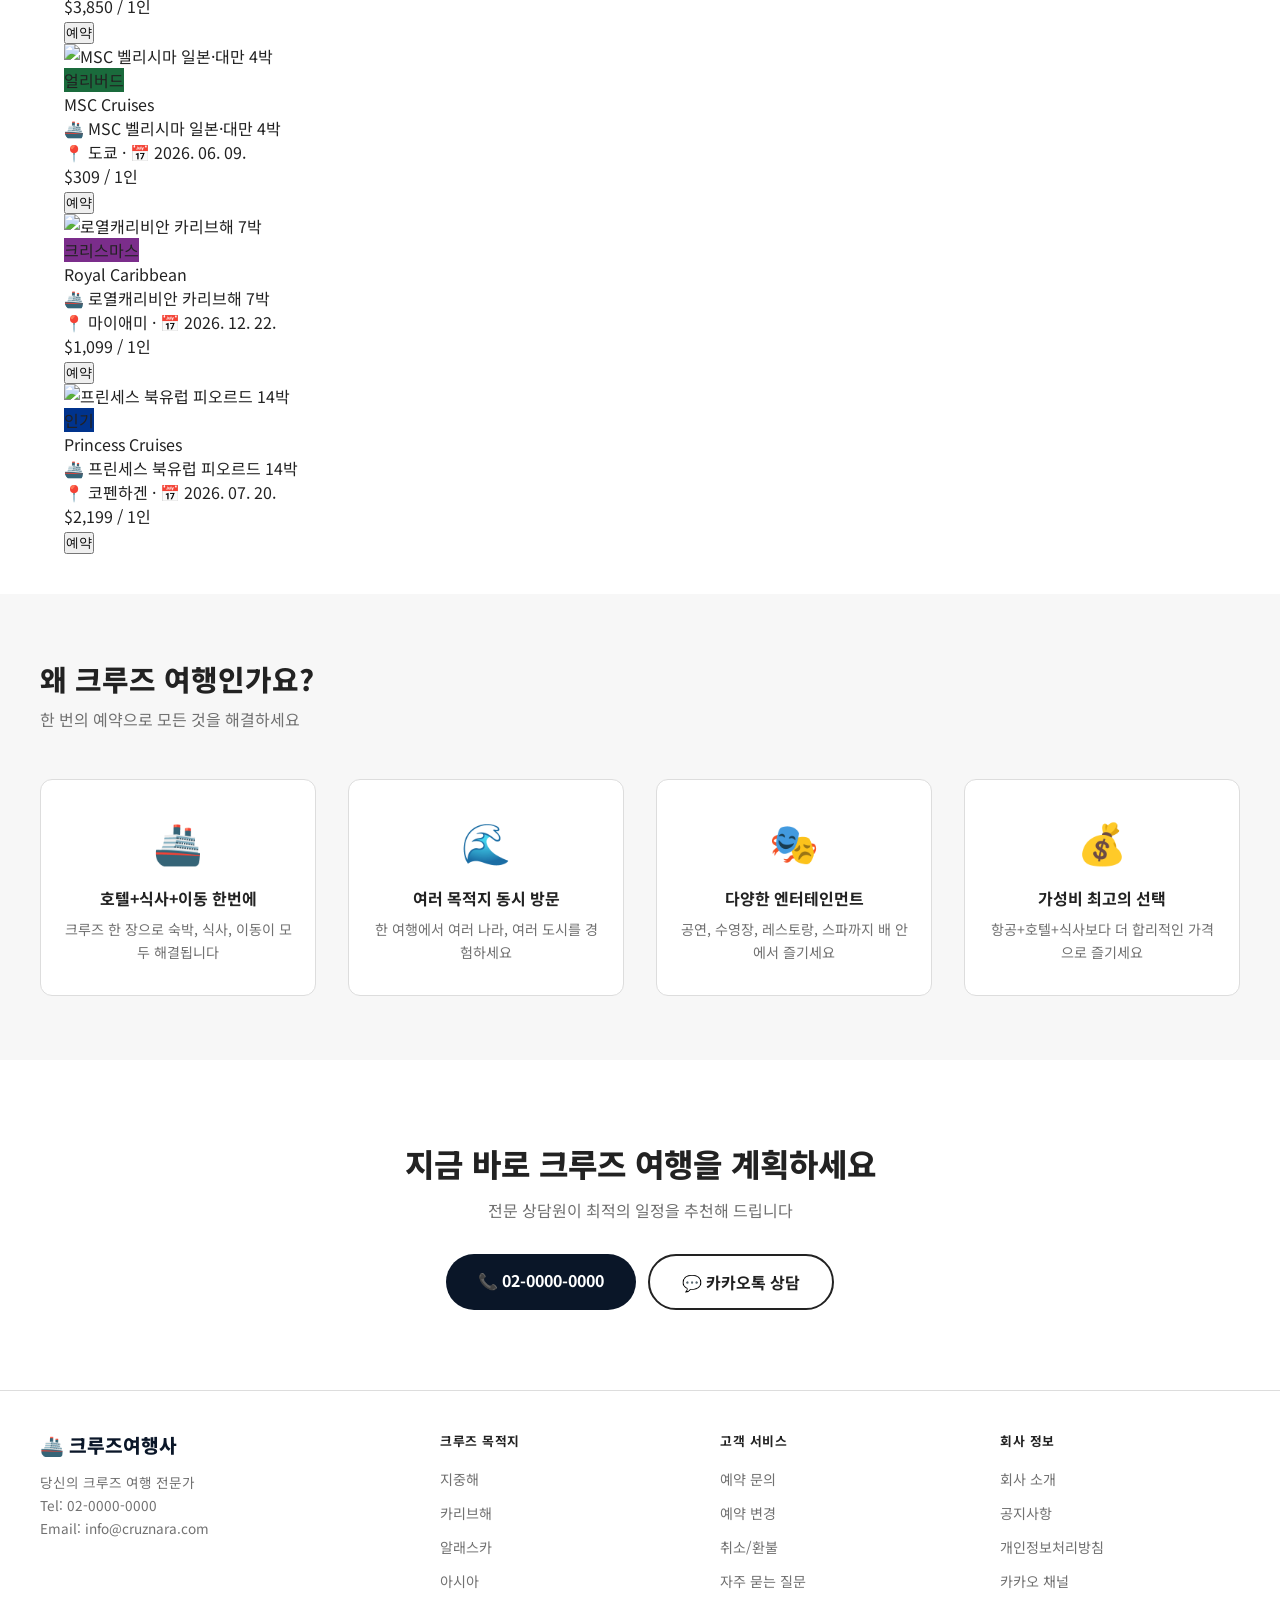
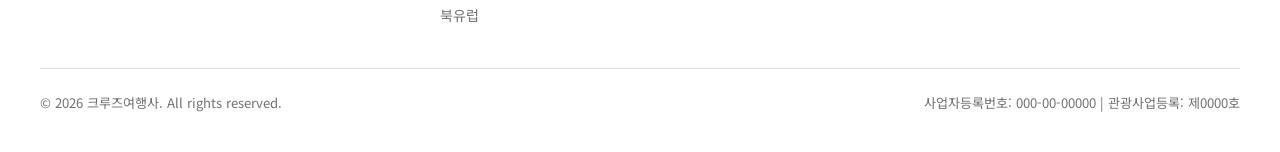
==== commit f156e0f9: "fix: uniform 3-section card layout — themes/airbnb/index.html" ====
--- a/themes/airbnb/index.html
+++ b/themes/airbnb/index.html
@@ -81,9 +81,7 @@
 
 <!-- PRODUCT GRID -->
 <section class="section-products">
-  <div class="cards-grid" id="cards-grid">
-    <!-- JS로 렌더링 -->
-  </div>
+  <div id="cards-grid"></div>
 </section>
 
 <!-- WHY CRUISE -->
@@ -170,6 +168,126 @@
 
 <!-- Scripts -->
 <script src="../../agency-config.js"></script>
+<script src="../../shared/cruise-data.js"></script>
+<script>
+  const A = window.AGENCY || {};
+  const CRUISES = window.CRUISE_DATA || [];
+  function init() {
+    const name = A.name || '크루즈여행사';
+    document.title = name + ' — Airbnb Style';
+    document.getElementById('header-logo').textContent = '🚢 ' + name;
+    document.getElementById('footer-logo').textContent = '🚢 ' + name;
+    document.getElementById('footer-copyright').textContent = '© ' + new Date().getFullYear() + ' ' + name + '. All rights reserved.';
+    document.getElementById('footer-info').innerHTML = (A.tagline || '당신의 크루즈 여행 전문가') + '<br>Tel: ' + (A.phone || '') + '<br>Email: ' + (A.email || '');
+    document.getElementById('cta-phone').href = 'tel:' + (A.phone || '');
+    document.getElementById('cta-phone').textContent = '📞 ' + (A.phone || '전화 상담');
+    document.getElementById('cta-kakao').href = A.kakao || '#';
+    document.getElementById('footer-kakao-link').href = A.kakao || '#';
+    if (A.primaryColor) document.documentElement.style.setProperty('--primary', A.primaryColor);
+  }
+
+  function fmtD(d){return new Date(d).toLocaleDateString('ko-KR',{year:'numeric',month:'2-digit',day:'2-digit'})}
+  const bgMap={'특가':'#E63946','인기':'#00338D','얼리버드':'#1a6b3c','럭셔리':'#C9A84C','크리스마스':'#7b2d8b'};
+  function bg(b){return bgMap[b]||'#E63946'}
+  const grid2=document.getElementById('cards-grid');
+  function mkFeat(c,kk){
+    const dep=fmtD(c.departure);
+    return `<div class="sec-featured"><div class="card-feat" onclick="location.href='${kk}'">
+      <img src="${c.image}" alt="${c.title}" loading="lazy">
+      <div class="card-feat-overlay"></div>
+      <button class="card-feat-wish" onclick="event.stopPropagation();this.textContent=this.textContent==='♡'?'♥':'♡'">♡</button>
+      <div class="card-feat-body">
+        <span class="card-feat-badge" style="background:${bg(c.badge)}">${c.badge}</span>
+        <div class="card-feat-op">${c.operator} · ${c.destination}</div>
+        <div class="card-feat-title">🚢 ${c.title}</div>
+        <div class="card-feat-meta"><span>📍 ${c.port} 출발</span><span>📅 ${dep}</span><span>🌙 ${c.nights}박 ${c.nights+1}일</span></div>
+        <div class="card-feat-includes"><span class="tag">식사 포함</span><span class="tag">음료 포함</span><span class="tag">엔터</span></div>
+        <div class="card-feat-footer">
+          <div class="card-feat-price"><span class="lbl">부터</span><div class="amt">$${c.price.toLocaleString()}</div><span class="unit">/ 1인</span></div>
+          <button class="card-feat-cta" onclick="event.stopPropagation();location.href='${kk}'">예약하기</button>
+        </div>
+      </div>
+    </div></div>`;
+  }
+  function mkMain(c,kk){
+    const dep=fmtD(c.departure);
+    return `<div class="card-main" onclick="location.href='${kk}'">
+      <div class="card-main-img">
+        <img src="${c.image}" alt="${c.title}" loading="lazy">
+        <span class="card-main-badge" style="background:${bg(c.badge)}">${c.badge}</span>
+        <button class="card-main-wish" onclick="event.stopPropagation();this.textContent=this.textContent==='♡'?'♥':'♡'">♡</button>
+      </div>
+      <div class="card-main-body">
+        <div class="card-main-op">${c.operator} · ${c.destination}</div>
+        <div class="card-main-title">🚢 ${c.title}</div>
+        <div class="card-main-meta"><span>📍 ${c.port} 출발</span><span>📅 ${dep}</span><span>🌙 ${c.nights}박 ${c.nights+1}일</span></div>
+        <div class="card-main-tags"><span class="tag">식사 포함</span><span class="tag">음료 포함</span><span class="tag">엔터</span></div>
+        <div class="card-main-footer">
+          <div class="card-main-price"><span class="lbl">부터</span><div class="amt">$${c.price.toLocaleString()}</div><span class="unit">/ 1인</span></div>
+          <button class="card-main-cta" onclick="event.stopPropagation();location.href='${kk}'">예약하기</button>
+        </div>
+      </div>
+    </div>`;
+  }
+  function mkQuick(c,kk){
+    const dep=fmtD(c.departure);
+    return `<div class="card-quick" onclick="location.href='${kk}'">
+      <img src="${c.image}" alt="${c.title}" loading="lazy">
+      <div class="card-quick-overlay"></div>
+      <div class="card-quick-body">
+        <span class="card-quick-badge" style="background:${bg(c.badge)}">${c.badge}</span>
+        <div class="card-quick-op">${c.operator}</div>
+        <div class="card-quick-title">🚢 ${c.title}</div>
+        <div class="card-quick-meta">📍 ${c.port} · 📅 ${dep}</div>
+        <div class="card-quick-footer">
+          <div class="card-quick-price">$${c.price.toLocaleString()}<span> / 1인</span></div>
+          <button class="card-quick-cta" onclick="event.stopPropagation();location.href='${kk}'">예약</button>
+        </div>
+      </div>
+    </div>`;
+  }
+  function renderGrid(cruises, kk){
+    if(cruises.length<6)return;
+    const mainHtml=`<div class="sec-main">${mkMain(cruises[1],kk)}${mkMain(cruises[2],kk)}${mkMain(cruises[3],kk)}</div>`;
+    const quickHtml=`<div class="sec-quick">${mkQuick(cruises[2],kk)}${mkQuick(cruises[3],kk)}${mkQuick(cruises[4],kk)}${mkQuick(cruises[5],kk)}</div>`;
+    grid2.innerHTML=mkFeat(cruises[0],kk)+mainHtml+quickHtml;
+  }
+
+  // Override card-main-wish style for airbnb (star rating style)
+  function mkMain_ab(c, kk) {
+    const dep = fmtD(c.departure);
+    const rating = c.rating || 4.8;
+    const reviews = c.reviews || 100;
+    return `<div class="card-main" onclick="location.href='${kk}'">
+      <div class="card-main-img">
+        <img src="${c.image}" alt="${c.title}" loading="lazy">
+        <span class="card-main-badge" style="background:${bg(c.badge)}">${c.badge}</span>
+        <button class="card-main-wish" onclick="event.stopPropagation();this.textContent=this.textContent==='🤍'?'❤️':'🤍'" style="font-size:18px;background:none;border:none;color:#fff;text-shadow:0 1px 3px rgba(0,0,0,.5)">🤍</button>
+      </div>
+      <div class="card-main-body">
+        <div style="display:flex;justify-content:space-between;align-items:flex-start">
+          <div class="card-main-op">${c.operator} · ${c.destination}</div>
+          <div style="font-size:12px;font-weight:600;flex-shrink:0">⭐ ${rating}</div>
+        </div>
+        <div class="card-main-title">🚢 ${c.title}</div>
+        <div class="card-main-meta"><span>📍 ${c.port} 출발</span><span>📅 ${dep}</span><span>🌙 ${c.nights}박 ${c.nights+1}일</span></div>
+        <div style="font-size:11px;color:#717171;margin-bottom:8px">리뷰 ${reviews}개</div>
+        <div class="card-main-footer">
+          <div class="card-main-price"><span class="lbl">부터</span><div class="amt">$${c.price.toLocaleString()}</div><span class="unit">/ 1인</span></div>
+          <button class="card-main-cta" onclick="event.stopPropagation();location.href='${kk}'">예약하기</button>
+        </div>
+      </div>
+    </div>`;
+  }
+  function renderGrid_ab(cruises, kk) {
+    if(cruises.length<6)return;
+    const mainHtml=`<div class="sec-main">${mkMain_ab(cruises[1],kk)}${mkMain_ab(cruises[2],kk)}${mkMain_ab(cruises[3],kk)}</div>`;
+    const quickHtml=`<div class="sec-quick">${mkQuick(cruises[2],kk)}${mkQuick(cruises[3],kk)}${mkQuick(cruises[4],kk)}${mkQuick(cruises[5],kk)}</div>`;
+    grid2.innerHTML=mkFeat(cruises[0],kk)+mainHtml+quickHtml;
+  }
+  init();
+  renderGrid_ab(CRUISES, A.kakao||'#');
+</script>
 <script src="../../shared/cruise-data.js"></script>
 <script>
   const A = window.AGENCY || {};
